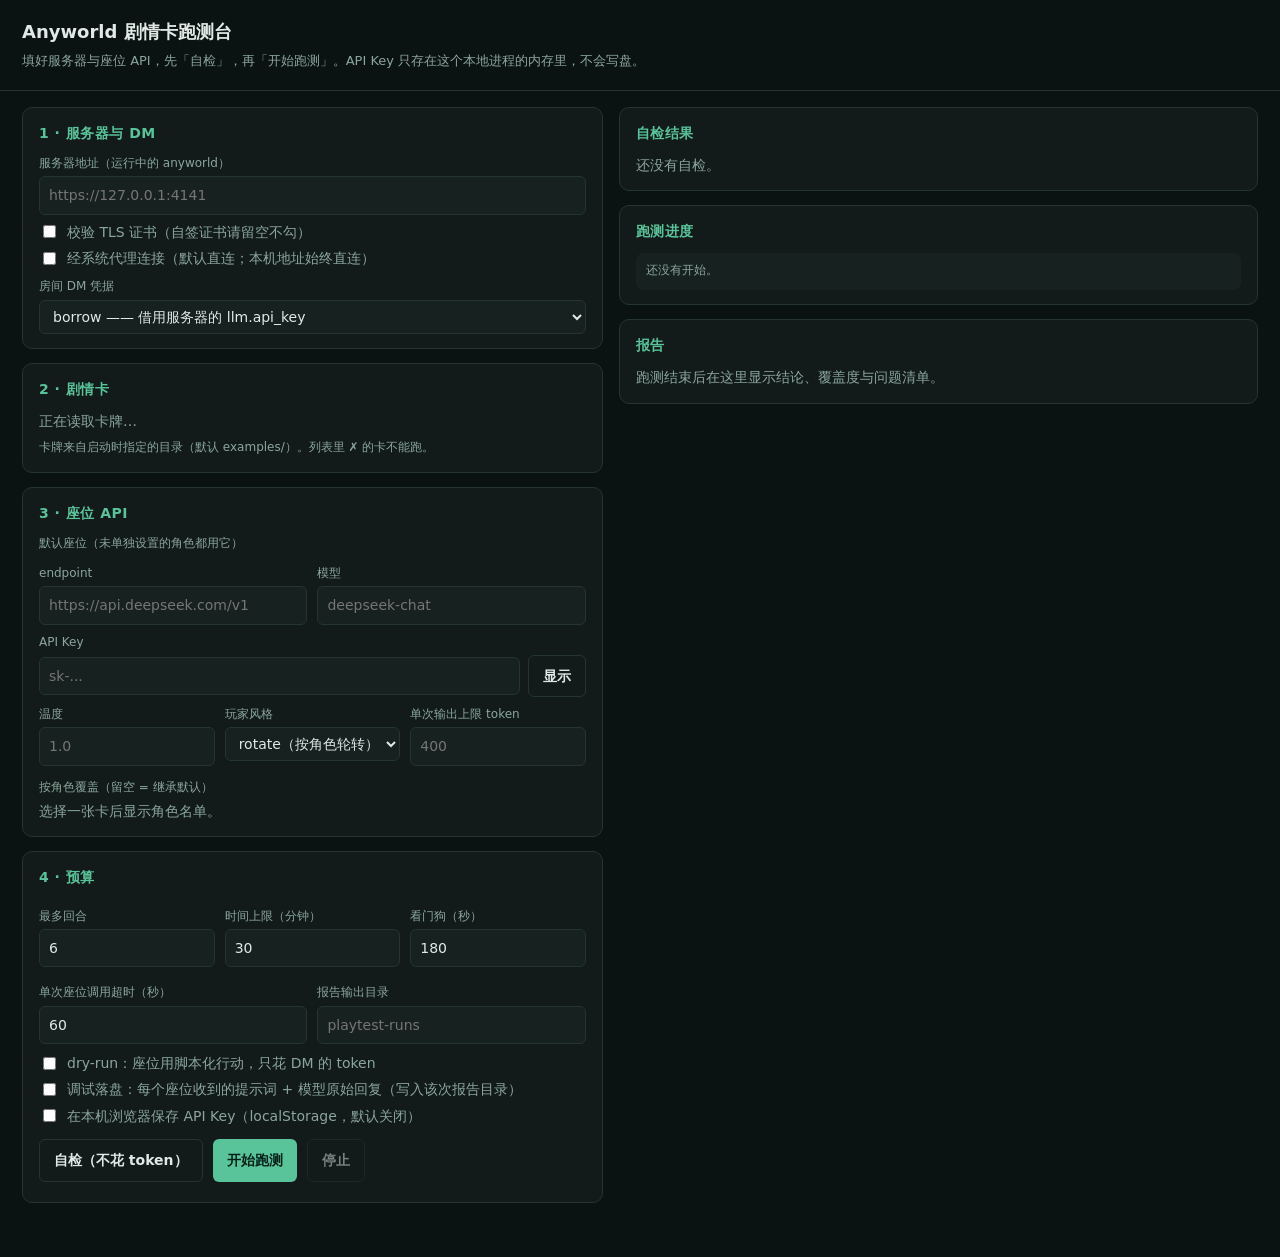
==== playtest/web/index.html @ ed628647 "feat(playtest): 剧情卡跑测器 —— 用 AI 座位把剧情卡真的跑一遍 做卡的人一直缺回归测试：卡写完了，线索能不能被发现、事件会不会按时触发、 会不会卡死，只有约朋友玩一局才知道。这个" ====
<!doctype html>
<html lang="zh-CN">
<head>
<meta charset="utf-8">
<meta name="viewport" content="width=device-width, initial-scale=1">
<title>Anyworld 剧情卡跑测台</title>
<style>
  :root {
    --bg: #0b1212; --panel: #121b1a; --panel-2: #172220; --border: #24352f;
    --text: #e0e9e5; --muted: #8ba69c; --accent: #59c39a; --warn: #e0b25c; --fail: #e07a6c;
  }
  * { box-sizing: border-box; }
  body { margin: 0; background: var(--bg); color: var(--text);
         font: 14px/1.6 system-ui, -apple-system, "PingFang SC", "Microsoft YaHei", sans-serif; }
  header { padding: 18px 22px; border-bottom: 1px solid var(--border); }
  h1 { margin: 0 0 4px; font-size: 18px; }
  header p { margin: 0; color: var(--muted); font-size: 13px; }
  main { display: grid; grid-template-columns: minmax(360px, 1fr) minmax(420px, 1.1fr);
         gap: 16px; padding: 16px 22px 40px; align-items: start; }
  @media (max-width: 980px) { main { grid-template-columns: 1fr; } }
  section { background: var(--panel); border: 1px solid var(--border); border-radius: 10px;
            padding: 14px 16px; margin-bottom: 14px; }
  section h2 { margin: 0 0 10px; font-size: 14px; color: var(--accent); letter-spacing: .5px; }
  label { display: block; font-size: 12px; color: var(--muted); margin: 8px 0 3px; }
  input, select, textarea { width: 100%; background: var(--panel-2); color: var(--text);
    border: 1px solid var(--border); border-radius: 6px; padding: 7px 9px; font: inherit; }
  input[type=checkbox] { width: auto; }
  .row { display: grid; grid-template-columns: 1fr 1fr; gap: 10px; }
  .row-3 { display: grid; grid-template-columns: 1fr 1fr 1fr; gap: 10px; }
  .inline { display: flex; gap: 8px; align-items: center; }
  .inline input[type=text], .inline input[type=password] { flex: 1; }
  button { background: var(--accent); color: #05221a; border: 0; border-radius: 6px;
           padding: 9px 14px; font: inherit; font-weight: 600; cursor: pointer; }
  button.ghost { background: transparent; color: var(--text); border: 1px solid var(--border); }
  button:disabled { opacity: .5; cursor: not-allowed; }
  .actions { display: flex; gap: 10px; flex-wrap: wrap; margin-top: 12px; }
  .hint { color: var(--muted); font-size: 12px; margin-top: 6px; }
  .card-row { border: 1px solid var(--border); border-radius: 8px; padding: 9px 11px;
              margin-bottom: 8px; background: var(--panel-2); }
  .card-row.bad { border-color: var(--fail); }
  .card-row strong { display: block; font-size: 13px; }
  .card-row span { color: var(--muted); font-size: 12px; }
  .log { max-height: 260px; overflow: auto; font-family: ui-monospace, Menlo, monospace;
         font-size: 12px; background: var(--panel-2); border-radius: 8px; padding: 8px 10px; }
  .log div { padding: 1px 0; }
  .k-phase { color: var(--accent); } .k-warning { color: var(--warn); }
  .k-error { color: var(--fail); } .k-stopped { color: var(--accent); font-weight: 600; }
  table { width: 100%; border-collapse: collapse; font-size: 12px; margin-top: 6px; }
  th, td { text-align: left; border-bottom: 1px solid var(--border); padding: 4px 6px; }
  th { color: var(--muted); font-weight: 500; }
  .badge { display: inline-block; padding: 2px 8px; border-radius: 999px; font-size: 12px;
           border: 1px solid var(--border); }
  .badge.ok { color: var(--accent); border-color: var(--accent); }
  .badge.unfinished { color: var(--warn); border-color: var(--warn); }
  .badge.failed { color: var(--fail); border-color: var(--fail); }
  .issue { padding: 4px 0 4px 2px; font-size: 12.5px; }
  .issue.warning { color: var(--warn); } .issue.error { color: var(--fail); }
  details { margin-top: 8px; } summary { cursor: pointer; color: var(--muted); font-size: 12px; }
  pre { white-space: pre-wrap; word-break: break-word; font-size: 12px; color: var(--muted); }
  .round { border-left: 2px solid var(--border); padding: 4px 0 4px 10px; margin: 8px 0; }
  .round b { color: var(--accent); font-weight: 600; }
  .muted { color: var(--muted); }
</style>
</head>
<body>
<header>
  <h1>Anyworld 剧情卡跑测台</h1>
  <p>填好服务器与座位 API，先「自检」，再「开始跑测」。API Key 只存在这个本地进程的内存里，不会写盘。</p>
</header>
<main>
  <div>
    <section>
      <h2>1 · 服务器与 DM</h2>
      <label>服务器地址（运行中的 anyworld）</label>
      <input id="serverUrl" placeholder="https://127.0.0.1:4141">
      <div class="inline" style="margin-top:6px">
        <input type="checkbox" id="verifyTls"> <span class="muted">校验 TLS 证书（自签证书请留空不勾）</span>
      </div>
      <div class="inline" style="margin-top:4px">
        <input type="checkbox" id="useProxy"> <span class="muted">经系统代理连接（默认直连；本机地址始终直连）</span>
      </div>
      <label>房间 DM 凭据</label>
      <select id="dmMode">
        <option value="borrow">borrow —— 借用服务器的 llm.api_key</option>
        <option value="own">own —— 由我提供 DM 的 API</option>
      </select>
      <div id="dmOwn" hidden>
        <div class="row">
          <div><label>DM endpoint</label><input id="dmEndpoint" placeholder="https://api.deepseek.com/v1"></div>
          <div><label>DM 模型</label><input id="dmModel" placeholder="deepseek-chat"></div>
        </div>
        <label>DM API Key</label>
        <div class="inline"><input type="password" id="dmKey" placeholder="sk-...">
          <button class="ghost" type="button" data-reveal="dmKey">显示</button></div>
      </div>
    </section>

    <section>
      <h2>2 · 剧情卡</h2>
      <div id="cards" class="muted">正在读取卡牌…</div>
      <div class="hint">卡牌来自启动时指定的目录（默认 examples/）。列表里 ✗ 的卡不能跑。</div>
    </section>

    <section>
      <h2>3 · 座位 API</h2>
      <label>默认座位（未单独设置的角色都用它）</label>
      <div class="row">
        <div><label>endpoint</label><input id="seatEndpoint" placeholder="https://api.deepseek.com/v1"></div>
        <div><label>模型</label><input id="seatModel" placeholder="deepseek-chat"></div>
      </div>
      <label>API Key</label>
      <div class="inline"><input type="password" id="seatKey" placeholder="sk-...">
        <button class="ghost" type="button" data-reveal="seatKey">显示</button></div>
      <div class="row-3">
        <div><label>温度</label><input id="seatTemp" type="number" step="0.1" min="0" max="2" placeholder="1.0"></div>
        <div><label>玩家风格</label>
          <select id="seatStyle">
            <option value="rotate">rotate（按角色轮转）</option>
            <option value="explore">explore 探索</option>
            <option value="social">social 社交</option>
            <option value="bold">bold 冒进</option>
            <option value="cautious">cautious 谨慎</option>
            <option value="orderly">orderly 守序</option>
          </select></div>
        <div><label>单次输出上限 token</label><input id="seatMaxTokens" type="number" min="16" max="32000" placeholder="400"></div>
      </div>
      <label style="margin-top:12px">按角色覆盖（留空 = 继承默认）</label>
      <div id="seats" class="muted">选择一张卡后显示角色名单。</div>
    </section>

    <section>
      <h2>4 · 预算</h2>
      <div class="row-3">
        <div><label>最多回合</label><input id="maxRounds" type="number" min="1" max="500" value="6"></div>
        <div><label>时间上限（分钟）</label><input id="maxMinutes" type="number" min="1" value="30"></div>
        <div><label>看门狗（秒）</label><input id="stallSeconds" type="number" min="1" value="180"></div>
      </div>
      <div class="row" style="margin-top:8px">
        <div><label>单次座位调用超时（秒）</label><input id="seatTimeout" type="number" min="1" value="60"></div>
        <div><label>报告输出目录</label><input id="outDir" placeholder="playtest-runs"></div>
      </div>
      <div class="inline" style="margin-top:8px">
        <input type="checkbox" id="dryRun"> <span class="muted">dry-run：座位用脚本化行动，只花 DM 的 token</span>
      </div>
      <div class="inline" style="margin-top:4px">
        <input type="checkbox" id="debugPrompts"> <span class="muted">调试落盘：每个座位收到的提示词 + 模型原始回复（写入该次报告目录）</span>
      </div>
      <div class="inline" style="margin-top:4px">
        <input type="checkbox" id="rememberKeys"> <span class="muted">在本机浏览器保存 API Key（localStorage，默认关闭）</span>
      </div>
      <div class="actions">
        <button id="checkBtn" class="ghost" type="button">自检（不花 token）</button>
        <button id="runBtn" type="button">开始跑测</button>
        <button id="stopBtn" class="ghost" type="button" disabled>停止</button>
      </div>
      <div class="hint" id="status"></div>
    </section>
  </div>

  <div>
    <section>
      <h2>自检结果</h2>
      <div id="checks" class="muted">还没有自检。</div>
    </section>

    <section>
      <h2>跑测进度</h2>
      <div id="log" class="log"><div class="muted">还没有开始。</div></div>
    </section>

    <section>
      <h2>报告</h2>
      <div id="report" class="muted">跑测结束后在这里显示结论、覆盖度与问题清单。</div>
    </section>
  </div>
</main>
<script>
const $ = (id) => document.getElementById(id);
const STORE = "anyworld-playtest-ui";
let cards = [];
let currentRun = null;
let pollTimer = null;

function collect() {
  const overrides = {};
  document.querySelectorAll("[data-seat]").forEach((row) => {
    const name = row.dataset.seat;
    const entry = {};
    const model = row.querySelector("[data-field=model]").value.trim();
    const style = row.querySelector("[data-field=style]").value;
    const temp = row.querySelector("[data-field=temp]").value.trim();
    const endpoint = row.querySelector("[data-field=endpoint]").value.trim();
    const key = row.querySelector("[data-field=key]").value.trim();
    if (model) entry.model_name = model;
    if (style && style !== "") entry.style = style;
    if (temp !== "") entry.temperature = Number(temp);
    if (endpoint) entry.endpoint = endpoint;
    if (key) entry.api_key = key;
    if (Object.keys(entry).length) overrides[name] = entry;
  });
  const seatDefault = {};
  if ($("seatEndpoint").value.trim()) seatDefault.endpoint = $("seatEndpoint").value.trim();
  if ($("seatModel").value.trim()) seatDefault.model_name = $("seatModel").value.trim();
  if ($("seatKey").value.trim()) seatDefault.api_key = $("seatKey").value.trim();
  if ($("seatTemp").value.trim() !== "") seatDefault.temperature = Number($("seatTemp").value);
  if ($("seatStyle").value) seatDefault.style = $("seatStyle").value;
  if ($("seatMaxTokens").value.trim() !== "") seatDefault.max_output_tokens = Number($("seatMaxTokens").value);

  const dm = $("dmMode").value === "own"
    ? { mode: "own", endpoint: $("dmEndpoint").value.trim() || null,
        model_name: $("dmModel").value.trim() || null, api_key: $("dmKey").value.trim() || null }
    : { mode: "borrow" };

  return {
    card: selectedCard(),
    config: {
      server: { url: $("serverUrl").value.trim() || "https://127.0.0.1:4141",
                verify_tls: $("verifyTls").checked, proxy: $("useProxy").checked },
      dm,
      seats: { default: seatDefault, overrides },
      run: {
        max_rounds: Number($("maxRounds").value || 6),
        max_minutes: Number($("maxMinutes").value || 30),
        stall_seconds: Number($("stallSeconds").value || 180),
        seat_timeout_seconds: Number($("seatTimeout").value || 60),
        dry_run: $("dryRun").checked,
        debug_prompts: $("debugPrompts").checked,
      },
      report: { out_dir: $("outDir").value.trim() || "playtest-runs", formats: ["json", "markdown"] },
      card: selectedCard(),
    },
  };
}

function selectedCard() {
  const picked = document.querySelector("input[name=card]:checked");
  return picked ? picked.value : "";
}

async function loadCards() {
  const response = await fetch("/api/cards");
  const payload = await response.json();
  cards = payload.cards || [];
  const box = $("cards");
  if (!cards.length) {
    box.innerHTML = '<div class="muted">没有找到卡牌。用 <code>--cards 目录</code> 指定包含 *.anyworld.json 的目录。</div>';
    return;
  }
  box.innerHTML = cards.map((card) => {
    const counts = card.counts || {};
    const detail = card.ok
      ? `${card.schedule} 模式 · 角色 ${counts.characters || 0} · 地区 ${counts.regions || 0} · 物品 ${counts.items || 0} · 事件 ${counts.events || 0}`
      : "不可跑：" + (card.errors || []).join("；");
    return `<label class="card-row ${card.ok ? "" : "bad"}">
      <input type="radio" name="card" value="${card.path}" ${card.ok ? "" : "disabled"}>
      <strong>${card.title}</strong><span>${detail}</span></label>`;
  }).join("");
  box.querySelectorAll("input[name=card]").forEach((input) => {
    input.addEventListener("change", () => { renderSeats(); save(); });
  });
  const first = box.querySelector("input[name=card]:not([disabled])");
  if (first) { first.checked = true; renderSeats(); }
}

function renderSeats() {
  const card = cards.find((item) => item.path === selectedCard());
  const box = $("seats");
  if (!card || !card.characters.length) { box.innerHTML = '<div class="muted">这张卡没有角色名单。</div>'; return; }
  box.innerHTML = card.characters.map((name) => `
    <div class="card-row" data-seat="${name}">
      <strong>${name}</strong>
      <div class="row-3">
        <div><label>模型</label><input data-field="model" placeholder="继承默认"></div>
        <div><label>风格</label><select data-field="style">
          <option value="">继承默认</option>
          <option value="explore">explore</option><option value="social">social</option>
          <option value="bold">bold</option><option value="cautious">cautious</option>
          <option value="orderly">orderly</option></select></div>
        <div><label>温度</label><input data-field="temp" placeholder="继承默认"></div>
      </div>
      <div class="row" style="margin-top:6px">
        <div><label>独立 endpoint</label><input data-field="endpoint" placeholder="继承默认"></div>
        <div><label>独立 Key</label><input data-field="key" type="password" placeholder="继承默认"></div>
      </div>
    </div>`).join("");
  $("seats").querySelectorAll("input,select").forEach((el) => el.addEventListener("change", save));
}

function save() {
  const data = {
    serverUrl: $("serverUrl").value, verifyTls: $("verifyTls").checked,
    useProxy: $("useProxy").checked, dmMode: $("dmMode").value,
    dmEndpoint: $("dmEndpoint").value, dmModel: $("dmModel").value,
    seatEndpoint: $("seatEndpoint").value, seatModel: $("seatModel").value,
    seatTemp: $("seatTemp").value, seatStyle: $("seatStyle").value,
    seatMaxTokens: $("seatMaxTokens").value, maxRounds: $("maxRounds").value,
    maxMinutes: $("maxMinutes").value, stallSeconds: $("stallSeconds").value,
    seatTimeout: $("seatTimeout").value, outDir: $("outDir").value, dryRun: $("dryRun").checked,
    debugPrompts: $("debugPrompts").checked,
    card: selectedCard(),
  };
  if ($("rememberKeys").checked) {
    data.dmKey = $("dmKey").value;
    data.seatKey = $("seatKey").value;
  }
  localStorage.setItem(STORE, JSON.stringify(data));
}

function restore() {
  let data = {};
  try { data = JSON.parse(localStorage.getItem(STORE) || "{}"); } catch (error) { data = {}; }
  const map = { serverUrl: "serverUrl", dmEndpoint: "dmEndpoint", dmModel: "dmModel",
    seatEndpoint: "seatEndpoint", seatModel: "seatModel", seatTemp: "seatTemp",
    seatMaxTokens: "seatMaxTokens", maxRounds: "maxRounds", maxMinutes: "maxMinutes",
    stallSeconds: "stallSeconds", seatTimeout: "seatTimeout", outDir: "outDir",
    dmKey: "dmKey", seatKey: "seatKey" };
  Object.entries(map).forEach(([key, id]) => { if (data[key]) $(id).value = data[key]; });
  if (data.dmMode) $("dmMode").value = data.dmMode;
  if (data.seatStyle) $("seatStyle").value = data.seatStyle;
  if (data.verifyTls) $("verifyTls").checked = true;
  if (data.useProxy) $("useProxy").checked = true;
  if (data.dryRun) $("dryRun").checked = true;
  if (data.debugPrompts) $("debugPrompts").checked = true;
  if (data.dmKey || data.seatKey) $("rememberKeys").checked = true;
  $("dmOwn").hidden = $("dmMode").value !== "own";
}

function each(id) { return $(id); }
["serverUrl","verifyTls","useProxy","dmMode","debugPrompts","dmEndpoint","dmModel","dmKey","seatEndpoint","seatModel",
 "seatKey","seatTemp","seatStyle","seatMaxTokens","maxRounds","maxMinutes","stallSeconds",
 "seatTimeout","outDir","dryRun","rememberKeys"].forEach((id) => {
  each(id).addEventListener("change", () => {
    if (id === "dmMode") $("dmOwn").hidden = $("dmMode").value !== "own";
    save();
  });
});
document.querySelectorAll("[data-reveal]").forEach((button) => {
  button.addEventListener("click", () => {
    const field = $(button.dataset.reveal);
    const hidden = field.type === "password";
    field.type = hidden ? "text" : "password";
    button.textContent = hidden ? "隐藏" : "显示";
  });
});

function logLine(event) {
  const box = $("log");
  if (box.dataset.clean !== "1") { box.innerHTML = ""; box.dataset.clean = "1"; }
  const line = document.createElement("div");
  line.className = "k-" + (event.kind || "info");
  line.textContent = `[${(event.elapsed ?? 0).toFixed(1)}s] ${event.message}`;
  box.appendChild(line);
  box.scrollTop = box.scrollHeight;
}

$("checkBtn").addEventListener("click", async () => {
  const body = collect();
  if (!body.card) { $("status").textContent = "先选一张卡。"; return; }
  $("status").textContent = "正在自检…";
  const response = await fetch("/api/check", {
    method: "POST", headers: { "Content-Type": "application/json" }, body: JSON.stringify(body) });
  if (!response.ok) { $("status").textContent = "自检失败：" + await response.text(); return; }
  const payload = await response.json();
  $("checks").innerHTML = (payload.checks || []).map((item) => {
    const mark = item.level === "ok" ? "✓" : item.level === "warn" ? "⚠" : "✗";
    const cls = item.level === "ok" ? "ok" : item.level === "warn" ? "unfinished" : "failed";
    return `<div class="issue"><span class="badge ${cls}">${mark}</span> ${item.name}：${item.detail || ""}</div>`;
  }).join("") || '<div class="muted">没有结果。</div>';
  $("status").textContent = payload.ok ? "自检通过，可以跑测。" : "自检发现阻塞问题，先修好再跑。";
});

$("runBtn").addEventListener("click", async () => {
  const body = collect();
  if (!body.card) { $("status").textContent = "先选一张卡。"; return; }
  $("runBtn").disabled = true; $("stopBtn").disabled = false;
  $("report").innerHTML = '<div class="muted">跑测中…</div>';
  $("log").dataset.clean = "0";
  $("status").textContent = "正在启动…";
  const response = await fetch("/api/runs", {
    method: "POST", headers: { "Content-Type": "application/json" }, body: JSON.stringify(body) });
  if (!response.ok) {
    const detail = await response.json().catch(() => ({}));
    $("status").textContent = "启动失败：" + (detail.detail || response.statusText);
    $("runBtn").disabled = false; $("stopBtn").disabled = true; return;
  }
  const { id } = await response.json();
  currentRun = id;
  $("status").textContent = "跑测中…（" + id + "）";
  let seen = 0;
  pollTimer = setInterval(async () => {
    const state = await (await fetch(`/api/runs/${id}`)).json();
    const progress = state.progress || [];
    for (; seen < progress.length; seen += 1) logLine(progress[seen]);
    if (state.status !== "running") {
      clearInterval(pollTimer); pollTimer = null;
      $("runBtn").disabled = false; $("stopBtn").disabled = true;
      $("status").textContent = state.status === "finished" ? "跑测结束。" : "跑测中止：" + (state.error || state.status);
      renderReport(state);
    }
  }, 1000);
});

$("stopBtn").addEventListener("click", async () => {
  if (!currentRun) return;
  await fetch(`/api/runs/${currentRun}/stop`, { method: "POST" });
  $("status").textContent = "正在停止…";
});

function renderReport(state) {
  const report = state.report;
  if (!report) { $("report").innerHTML = `<div class="issue error">${state.error || "没有报告。"}</div>`; return; }
  if (state.status === "stopped") {
    $("report").innerHTML = '<div class="issue warning">跑测已停止，以下是停止前已完成的部分。</div>';
  }
  const run = report.run || {}, coverage = report.coverage || {}, health = report.health || {};
  const verdict = health.verdict || "ok";
  const verdictText = { ok: "正常结束", unfinished: "未达结局", failed: "运行失败" }[verdict] || verdict;
  const regions = coverage.regions || {}, items = coverage.items || {}, events = coverage.events || {},
        truths = coverage.truths || {}, time = coverage.time || {};
  const issues = (health.issues || []).map((item) =>
    `<div class="issue ${item.level}">${{error:"✗",warning:"⚠",info:"ℹ"}[item.level] || "•"} [${item.code}] ${item.message}</div>`
  ).join("") || '<div class="muted">未发现异常。</div>';
  const rounds = (report.rounds || []).map((record) => `
    <div class="round"><b>第 ${record.number} 回合${record.game_time ? "（" + record.game_time + "）" : ""}</b>
      ${Object.entries(record.actions || {}).map(([who, what]) => `<div>· <b>${who}</b>：${what}</div>`).join("")}
      ${record.narrative ? `<div class="muted">${record.narrative}</div>` : ""}
      ${Object.entries(record.outcomes || {}).map(([who, what]) => `<div class="muted">· ${who}：${what}</div>`).join("")}
    </div>`).join("");
  const seats = (report.seats || []).map((seat) =>
    `<tr><td>${seat.character}</td><td>${seat.style}</td><td>${seat.model || "scripted"}</td>
     <td>${seat.actions}</td><td>${seat.failures}</td><td>${seat.fallbacks}</td><td>${seat.truth}</td></tr>`).join("");
  $("report").innerHTML += `
    <div><span class="badge ${verdict}">${verdictText}</span>
      <span class="muted"> · 完成 ${run.rounds_completed || 0} 回合 · ${(run.duration_seconds || 0).toFixed(1)}s
      ${run.game_tokens ? " · DM token " + run.game_tokens : ""}</span></div>
    <div class="hint">停止原因：${run.stop_reason || "—"} · 房间 ${run.room_code || "—"}</div>
    <table>
      <tr><th>地区</th><th>物品（发现/调查）</th><th>事件</th><th>真相（揭晓/作答）</th><th>时间推进</th></tr>
      <tr><td>${regions.visited || 0}/${regions.total || 0}</td>
          <td>${items.discovered || 0}/${items.total || 0}（${items.investigated || 0}）</td>
          <td>${events.fired || 0}/${events.total || 0}</td>
          <td>${truths.revealed || 0}/${truths.total || 0}（${truths.answered || 0}）</td>
          <td>${time.elapsed_minutes || 0} 分钟</td></tr>
    </table>
    ${(regions.unvisited_names || []).length ? `<div class="hint">未访问地区：${regions.unvisited_names.join("、")}</div>` : ""}
    ${(events.overdue || []).length ? `<div class="hint">已过时未触发的事件：${events.overdue.join("、")}</div>` : ""}
    <h2 style="margin-top:14px">各座位提交的行动</h2>
    ${(report.rounds || []).map((record) => `<div class="round"><b>第 ${record.number} 回合</b>
      ${Object.entries(record.actions || {}).map(([who, what]) => `<div>· <b>${who}</b>：${what}</div>`).join("") || '<div class="muted">（本回合没有记录到行动）</div>'}
    </div>`).join("") || '<div class="muted">没有行动记录。</div>'}
    <h2 style="margin-top:14px">健康检查</h2>${issues}
    <h2 style="margin-top:14px">座位</h2>
    <table><tr><th>角色</th><th>风格</th><th>模型</th><th>行动</th><th>失败</th><th>兜底</th><th>真相</th></tr>${seats}</table>
    <details open><summary>逐回合时间线（行动 + 结算）</summary>${rounds || '<div class="muted">没有完成的回合。</div>'}</details>
    <details><summary>报告文件</summary><pre>${(state.report_paths || []).join("\\n") || "（未写盘）"}</pre>
      <p><a href="/api/runs/${state.id}/report.md" target="_blank">在新标签打开 Markdown 报告</a></p></details>`;
}

restore();
loadCards();
</script>
</body>
</html>
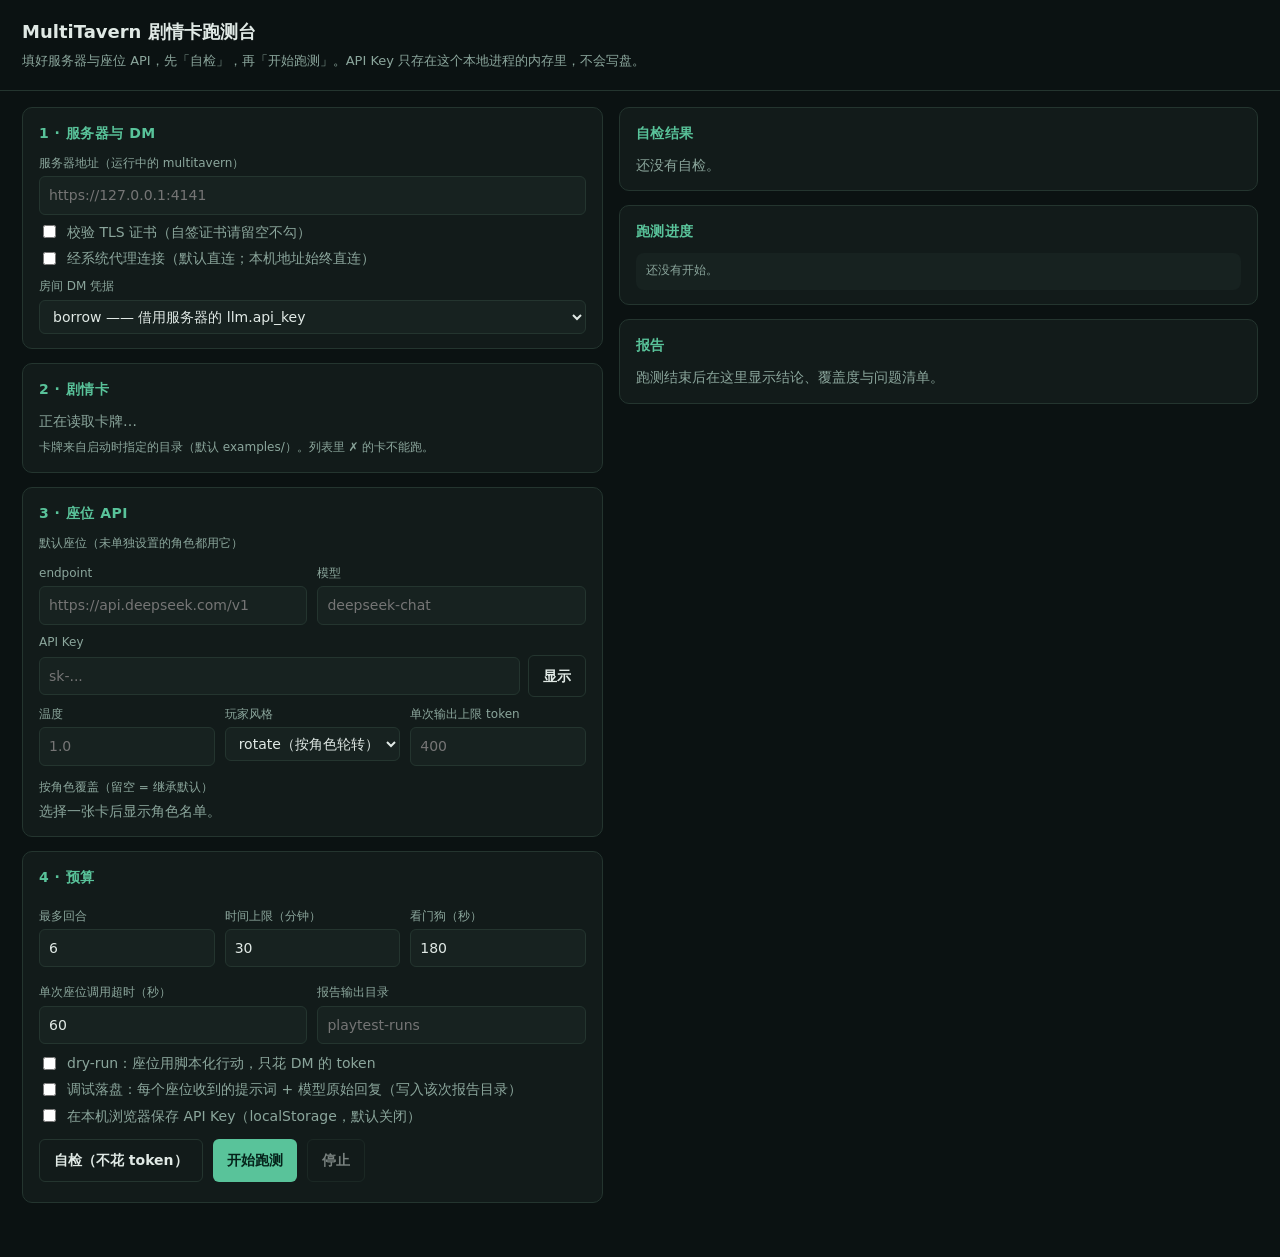
==== commit 2b7de399: "chore: rebrand Anyworld to MultiTavern across package, CLI, UI and docs" ====
--- a/playtest/web/index.html
+++ b/playtest/web/index.html
@@ -3,7 +3,7 @@
 <head>
 <meta charset="utf-8">
 <meta name="viewport" content="width=device-width, initial-scale=1">
-<title>Anyworld 剧情卡跑测台</title>
+<title>MultiTavern 剧情卡跑测台</title>
 <style>
   :root {
     --bg: #0b1212; --panel: #121b1a; --panel-2: #172220; --border: #24352f;
@@ -64,14 +64,14 @@
 </head>
 <body>
 <header>
-  <h1>Anyworld 剧情卡跑测台</h1>
+  <h1>MultiTavern 剧情卡跑测台</h1>
   <p>填好服务器与座位 API，先「自检」，再「开始跑测」。API Key 只存在这个本地进程的内存里，不会写盘。</p>
 </header>
 <main>
   <div>
     <section>
       <h2>1 · 服务器与 DM</h2>
-      <label>服务器地址（运行中的 anyworld）</label>
+      <label>服务器地址（运行中的 multitavern）</label>
       <input id="serverUrl" placeholder="https://127.0.0.1:4141">
       <div class="inline" style="margin-top:6px">
         <input type="checkbox" id="verifyTls"> <span class="muted">校验 TLS 证书（自签证书请留空不勾）</span>
@@ -176,7 +176,7 @@
 </main>
 <script>
 const $ = (id) => document.getElementById(id);
-const STORE = "anyworld-playtest-ui";
+const STORE = "multitavern-playtest-ui";
 let cards = [];
 let currentRun = null;
 let pollTimer = null;
@@ -243,7 +243,7 @@
   cards = payload.cards || [];
   const box = $("cards");
   if (!cards.length) {
-    box.innerHTML = '<div class="muted">没有找到卡牌。用 <code>--cards 目录</code> 指定包含 *.anyworld.json 的目录。</div>';
+    box.innerHTML = '<div class="muted">没有找到卡牌。用 <code>--cards 目录</code> 指定包含 *.multitavern.json 的目录。</div>';
     return;
   }
   box.innerHTML = cards.map((card) => {
